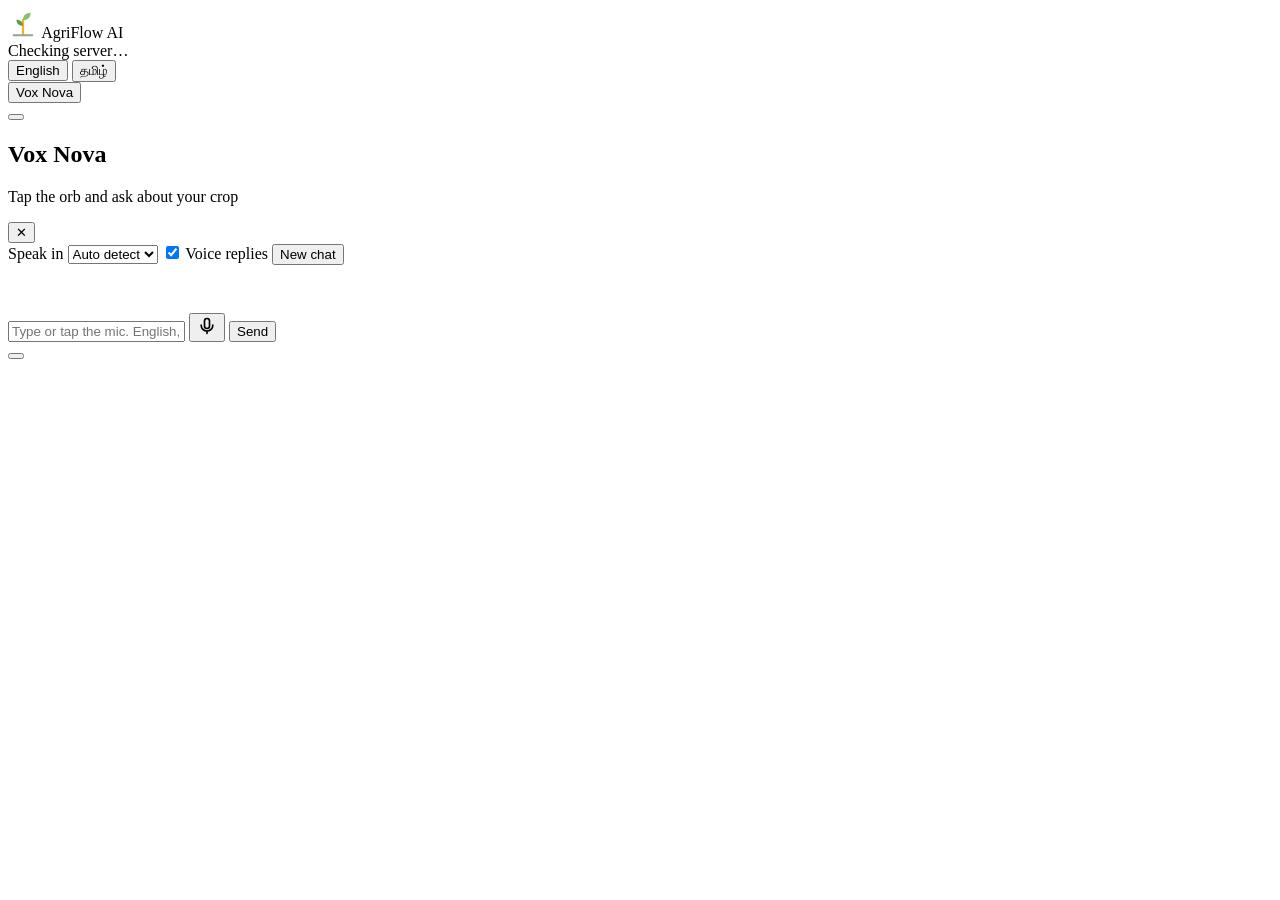
==== index.html @ 3b544d59 "Rename VocNova/index.html to index.html" ====
<!doctype html>
<html lang="en">
<head>
  <meta charset="utf-8">
  <meta name="viewport" content="width=device-width, initial-scale=1">
  <title>AgriFlow AI with Vox Nova</title>
  <link rel="preconnect" href="https://fonts.googleapis.com">
  <link rel="preconnect" href="https://fonts.gstatic.com" crossorigin>
  <link href="https://fonts.googleapis.com/css2?family=Bricolage+Grotesque:opsz,wght@12..96,500;12..96,700&family=Figtree:wght@400;500;600;700&family=Noto+Sans+Tamil:wght@400;500;700&display=swap" rel="stylesheet">
  <link rel="stylesheet" href="/style.css">
</head>
<body>
<div class="app" id="app">

  <!-- Left: navigation -->
  <aside class="sidebar">
    <div class="brand">
      <svg viewBox="0 0 32 32" width="30" height="30" aria-hidden="true">
        <path d="M16 29V13" stroke="#f0b429" stroke-width="2.4" stroke-linecap="round"/>
        <path d="M16 13c0-5 3-8 8-8 0 5-3 8-8 8Z" fill="#86c06c"/>
        <path d="M16 19c0-4-2.5-6.5-7-6.5 0 4 2.5 6.5 7 6.5Z" fill="#5f9a4c"/>
        <path d="M6 29h20" stroke="#97a488" stroke-width="2" stroke-linecap="round"/>
      </svg>
      <span>AgriFlow AI</span>
    </div>
    <nav id="nav" aria-label="Main"></nav>
    <div class="sys" id="sys" aria-live="polite">Checking server…</div>
  </aside>

  <!-- Centre: dashboard views -->
  <main class="main">
    <header class="topbar">
      <div id="crumb" class="crumb"></div>
      <div class="topbar-actions">
        <div class="seg" role="group" aria-label="Output language">
          <button data-lang="en" class="on">English</button>
          <button data-lang="ta">தமிழ்</button>
        </div>
        <button class="btn ghost only-narrow" id="voxOpen">Vox Nova</button>
      </div>
    </header>
    <section id="view" class="view" tabindex="-1"></section>
  </main>

  <!-- Right: Vox Nova AI chatbot -->
  <aside class="vox" id="vox" data-state="idle" aria-label="Vox Nova voice assistant">
    <div class="vox-head">
      <div class="orb-wrap">
        <button class="orb" id="orb" aria-label="Talk to Vox Nova"><span class="orb-core"></span></button>
      </div>
      <div class="vox-title">
        <h2>Vox Nova</h2>
        <p id="voxState">Tap the orb and ask about your crop</p>
      </div>
      <button class="icon-btn only-narrow" id="voxClose" aria-label="Close Vox Nova">✕</button>
    </div>

    <div class="vox-tools">
      <label class="sel">Speak in
        <select id="voxLang">
          <option value="auto">Auto detect</option>
          <option value="en">English</option>
          <option value="ta">தமிழ்</option>
        </select>
      </label>
      <label class="chk"><input type="checkbox" id="voxSpeak" checked> Voice replies</label>
      <button class="link" id="voxReset">New chat</button>
    </div>

    <div class="chat" id="chat" aria-live="polite"></div>

    <canvas id="wave" class="wave" height="44"></canvas>
    <div class="chips" id="chips"></div>

    <div class="composer">
      <input id="voxInput" type="text" placeholder="Type or tap the mic. English, தமிழ் or Tanglish" autocomplete="off">
      <button class="btn mic" id="micBtn" aria-label="Record voice question">
        <svg viewBox="0 0 24 24" width="20" height="20" fill="none" stroke="currentColor" stroke-width="2" stroke-linecap="round"><rect x="9" y="3" width="6" height="12" rx="3"/><path d="M5 11a7 7 0 0 0 14 0M12 18v3"/></svg>
      </button>
      <button class="btn send" id="sendBtn">Send</button>
    </div>
  </aside>
</div>

<button class="fab" id="voxFab" aria-label="Open Vox Nova">
  <span class="orb-core"></span>
</button>

<script src="/app.js"></script>
</body>
</html>
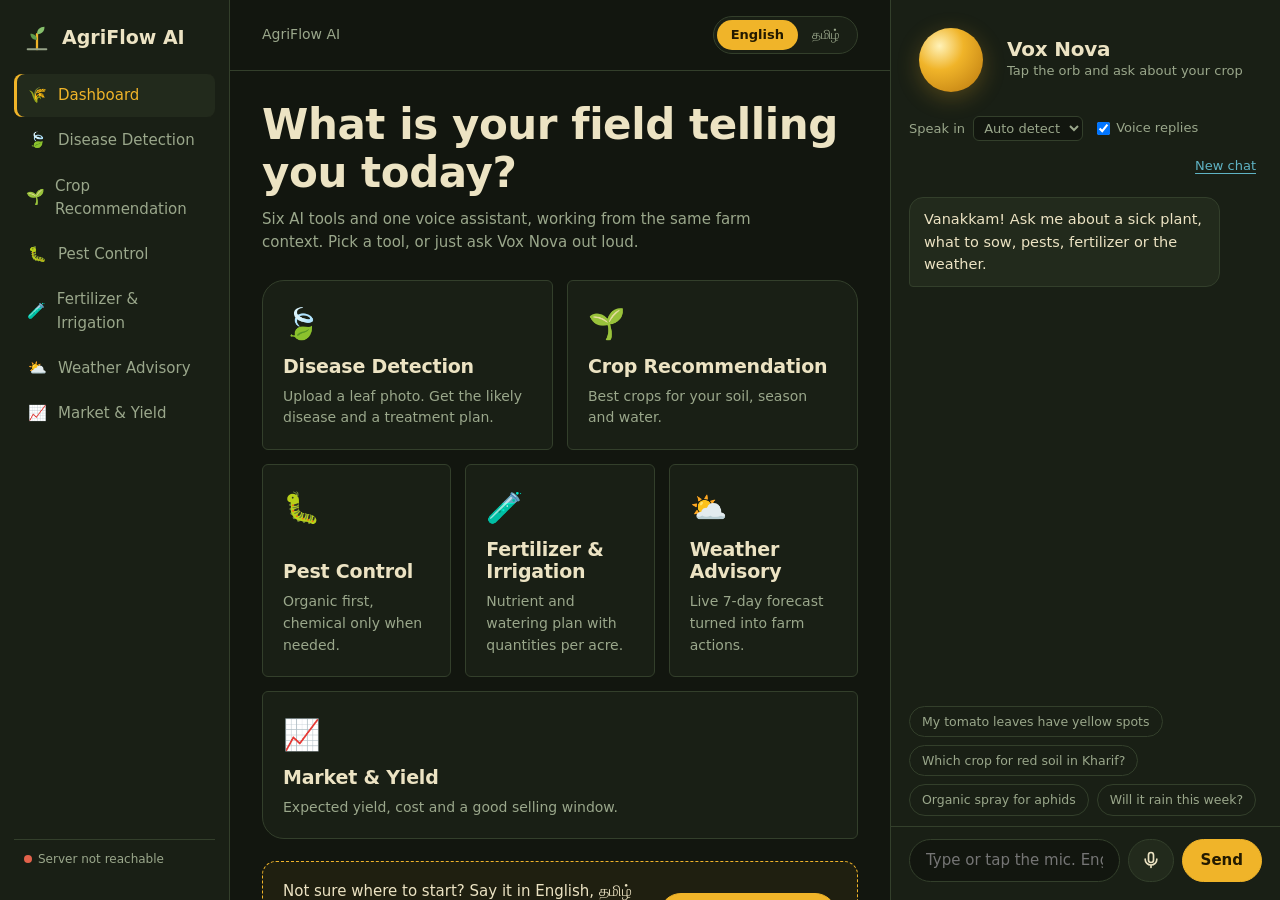
==== commit f0c2452e: "Fix stylesheet link path in index.html" ====
--- a/index.html
+++ b/index.html
@@ -7,7 +7,7 @@
   <link rel="preconnect" href="https://fonts.googleapis.com">
   <link rel="preconnect" href="https://fonts.gstatic.com" crossorigin>
   <link href="https://fonts.googleapis.com/css2?family=Bricolage+Grotesque:opsz,wght@12..96,500;12..96,700&family=Figtree:wght@400;500;600;700&family=Noto+Sans+Tamil:wght@400;500;700&display=swap" rel="stylesheet">
-  <link rel="stylesheet" href="/style.css">
+  <link rel="stylesheet" href="style.css">
 </head>
 <body>
 <div class="app" id="app">
--- a/style.css
+++ b/style.css
@@ -0,0 +1,187 @@
+/* AgriFlow AI + Vox Nova
+   Palette: soil, furrow, loam, straw (text), turmeric (action), leaf, monsoon, chilli */
+:root{
+  --soil:#12160f; --furrow:#191f15; --loam:#222a1c; --line:#333f2b;
+  --straw:#ece3c3; --muted:#9aa78b;
+  --turmeric:#f0b429; --leaf:#86c06c; --monsoon:#5fb3c4; --chilli:#e2624b;
+  --display:"Bricolage Grotesque","Noto Sans Tamil",system-ui,sans-serif;
+  --body:"Figtree","Noto Sans Tamil",system-ui,sans-serif;
+  --level:0;
+}
+*{box-sizing:border-box;margin:0}
+html,body{height:100%}
+body{background:var(--soil);color:var(--straw);font:400 15px/1.55 var(--body);-webkit-font-smoothing:antialiased}
+body.ta{line-height:1.7}
+button,input,select,textarea{font:inherit;color:inherit}
+button{cursor:pointer}
+:focus-visible{outline:2px solid var(--turmeric);outline-offset:2px}
+h1,h2,h3{font-family:var(--display);font-weight:700;letter-spacing:-.01em;line-height:1.15}
+
+.app{display:grid;grid-template-columns:230px minmax(0,1fr) 390px;height:100vh;overflow:hidden}
+
+/* ---------- Sidebar ---------- */
+.sidebar{background:var(--furrow);border-right:1px solid var(--line);display:flex;flex-direction:column;padding:22px 14px;gap:22px}
+.brand{display:flex;align-items:center;gap:10px;font:700 19px var(--display);padding:0 8px}
+#nav{display:flex;flex-direction:column;gap:2px;flex:1}
+#nav button{background:none;border:0;text-align:left;padding:10px 12px;border-radius:8px;color:var(--muted);display:flex;gap:10px;align-items:center}
+#nav button:hover{background:var(--loam);color:var(--straw)}
+#nav button.on{background:var(--loam);color:var(--turmeric);box-shadow:inset 3px 0 0 var(--turmeric)}
+#nav .ic{width:22px;text-align:center}
+.sys{font-size:12px;color:var(--muted);padding:10px;border-top:1px solid var(--line);line-height:1.5}
+.sys b{color:var(--straw);font-weight:600}
+.dot{display:inline-block;width:8px;height:8px;border-radius:50%;background:var(--muted);margin-right:6px}
+.dot.ok{background:var(--leaf)} .dot.bad{background:var(--chilli)}
+
+/* ---------- Main ---------- */
+.main{display:flex;flex-direction:column;min-width:0;overflow:hidden}
+.topbar{display:flex;justify-content:space-between;align-items:center;padding:16px 32px;border-bottom:1px solid var(--line)}
+.crumb{color:var(--muted);font-size:14px}
+.topbar-actions{display:flex;gap:10px;align-items:center}
+.seg{display:flex;background:var(--furrow);border:1px solid var(--line);border-radius:999px;padding:3px}
+.seg button{background:none;border:0;padding:5px 14px;border-radius:999px;color:var(--muted);font-size:13px}
+.seg button.on{background:var(--turmeric);color:#231a00;font-weight:600}
+.view{flex:1;overflow-y:auto;padding:30px 32px 60px;outline:none}
+
+.btn{border:1px solid var(--line);background:var(--loam);border-radius:999px;padding:9px 18px;font-weight:600;transition:background .15s,transform .05s}
+.btn:hover{background:#2b3524}
+.btn:active{transform:translateY(1px)}
+.btn.primary{background:var(--turmeric);border-color:var(--turmeric);color:#231a00}
+.btn.primary:hover{background:#ffc64a}
+.btn.ghost{background:none}
+.btn[disabled]{opacity:.5;cursor:progress}
+.link{background:none;border:0;color:var(--monsoon);font-size:13px;text-decoration:underline;text-underline-offset:3px}
+.icon-btn{background:none;border:0;font-size:18px;color:var(--muted);padding:6px}
+
+/* ---------- Home ---------- */
+.hello{max-width:640px;margin-bottom:26px}
+.hello h1{font-size:clamp(28px,3.4vw,42px);margin-bottom:10px}
+.hello p{color:var(--muted);max-width:52ch}
+.bento{display:grid;grid-template-columns:repeat(6,1fr);gap:14px}
+.tile{position:relative;text-align:left;background:var(--furrow);border:1px solid var(--line);padding:20px;display:flex;flex-direction:column;gap:8px;min-height:150px;transition:border-color .15s,background .15s}
+.tile:hover{border-color:var(--turmeric);background:var(--loam)}
+.tile h3{font-size:19px}
+.tile p{color:var(--muted);font-size:14px}
+.tile .big{font-size:30px;margin-bottom:auto}
+.tile:nth-child(1){grid-column:span 3;border-radius:22px 6px 6px 6px}
+.tile:nth-child(2){grid-column:span 3;border-radius:6px 22px 6px 6px}
+.tile:nth-child(3){grid-column:span 2;border-radius:6px}
+.tile:nth-child(4){grid-column:span 2;border-radius:6px}
+.tile:nth-child(5){grid-column:span 2;border-radius:6px}
+.tile:nth-child(6){grid-column:span 6;border-radius:6px 6px 6px 22px;min-height:120px}
+.vox-promo{margin-top:22px;display:flex;gap:18px;align-items:center;padding:18px 20px;border:1px dashed var(--turmeric);border-radius:14px;background:rgba(240,180,41,.06)}
+.vox-promo p{flex:1;color:var(--straw)}
+
+/* ---------- Feature view ---------- */
+.fhead{margin-bottom:22px}
+.fhead h1{font-size:clamp(26px,3vw,36px);margin-bottom:6px}
+.fhead p{color:var(--muted);max-width:60ch}
+.split{display:grid;grid-template-columns:minmax(280px,360px) minmax(0,1fr);gap:22px;align-items:start}
+.panel{background:var(--furrow);border:1px solid var(--line);border-radius:14px;padding:20px}
+form.panel{display:flex;flex-direction:column;gap:14px;position:sticky;top:0}
+label.f{display:flex;flex-direction:column;gap:5px;font-size:13px;color:var(--muted)}
+.f input,.f select,.f textarea{background:var(--soil);border:1px solid var(--line);border-radius:6px;padding:9px 11px;color:var(--straw);font-size:15px}
+.f textarea{min-height:84px;resize:vertical}
+.f input[type=file]{padding:8px;font-size:13px}
+.preview{max-width:100%;max-height:170px;border-radius:8px;object-fit:cover;border:1px solid var(--line)}
+.empty{color:var(--muted);text-align:center;padding:60px 20px;border:1px dashed var(--line);border-radius:14px}
+.error{border-color:var(--chilli);color:#ffb4a6;background:rgba(226,98,75,.08)}
+
+.result{display:flex;flex-direction:column;gap:16px}
+.rtop{display:flex;justify-content:space-between;gap:14px;align-items:flex-start}
+.rtop h2{font-size:clamp(22px,2.4vw,30px)}
+.badge{flex:none;font-size:12px;font-weight:600;padding:4px 12px;border-radius:999px;border:1px solid}
+.badge.good{color:var(--leaf);border-color:var(--leaf)} .badge.info{color:var(--monsoon);border-color:var(--monsoon)}
+.badge.warning{color:var(--turmeric);border-color:var(--turmeric)} .badge.critical{color:var(--chilli);border-color:var(--chilli)}
+.conf{display:flex;align-items:center;gap:10px;font-size:13px;color:var(--muted)}
+.conf i{flex:1;max-width:220px;height:6px;border-radius:9px;background:var(--loam);overflow:hidden}
+.conf i b{display:block;height:100%;background:var(--leaf)}
+.lead{font-size:17px;line-height:1.6}
+.secs{display:grid;grid-template-columns:repeat(auto-fit,minmax(260px,1fr));gap:12px}
+.sec{background:var(--soil);border:1px solid var(--line);border-radius:10px;padding:14px 16px}
+.sec h3{font-size:16px;margin-bottom:8px;color:var(--turmeric)}
+.sec ul{padding-left:18px;display:flex;flex-direction:column;gap:6px;font-size:14.5px}
+.ractions{display:flex;gap:10px;flex-wrap:wrap}
+.wx{display:grid;grid-template-columns:repeat(7,minmax(70px,1fr));gap:8px;overflow-x:auto}
+.wx div{background:var(--soil);border:1px solid var(--line);border-radius:8px;padding:10px 8px;text-align:center;font-size:12.5px}
+.wx b{display:block;font-size:15px;color:var(--straw)}
+.wx .rain{color:var(--monsoon)}
+.skel{height:14px;border-radius:6px;background:linear-gradient(90deg,var(--loam),#2d3826,var(--loam));background-size:200% 100%;animation:sk 1.2s linear infinite;margin-bottom:12px}
+@keyframes sk{to{background-position:-200% 0}}
+
+/* ---------- Vox Nova panel (the memorable part) ---------- */
+.vox{background:var(--furrow);border-left:1px solid var(--line);display:flex;flex-direction:column;min-height:0;position:relative}
+.vox-head{display:flex;align-items:center;gap:14px;padding:18px 18px 10px}
+.vox-title h2{font-size:20px}
+.vox-title p{font-size:13px;color:var(--muted)}
+.orb-wrap{width:84px;height:84px;display:grid;place-items:center;flex:none}
+.orb{position:relative;width:64px;height:64px;border-radius:50%;border:0;background:none;padding:0;transform:scale(calc(1 + var(--level) * .35));transition:transform .08s linear}
+.orb-core{position:absolute;inset:0;border-radius:50%;
+  background:radial-gradient(circle at 32% 28%,#fff2b8 0,var(--turmeric) 38%,#b9770e 100%);
+  box-shadow:0 0 0 0 rgba(240,180,41,.45),0 6px 22px rgba(240,180,41,.25);animation:breathe 4.5s ease-in-out infinite}
+.orb::before{content:"";position:absolute;inset:-7px;border-radius:50%;border:2px solid transparent;opacity:0}
+.fab .orb-core{position:absolute;inset:0}
+@keyframes breathe{50%{transform:scale(.93)}}
+
+.vox[data-state=listening] .orb-core{background:radial-gradient(circle at 32% 28%,#ffd9d0,var(--chilli) 45%,#8f2c1b 100%);animation:none;box-shadow:0 0 0 calc(var(--level)*26px) rgba(226,98,75,.25),0 6px 22px rgba(226,98,75,.3)}
+.vox[data-state=thinking] .orb-core{background:conic-gradient(from 0deg,var(--turmeric),var(--leaf),var(--monsoon),var(--turmeric));animation:spin 1.1s linear infinite}
+.vox[data-state=speaking] .orb-core{background:radial-gradient(circle at 32% 28%,#dff5c8,var(--leaf) 45%,#3f7a2c 100%);animation:talk .55s ease-in-out infinite}
+@keyframes spin{to{transform:rotate(360deg)}}
+@keyframes talk{50%{transform:scale(1.14)}}
+
+.vox-tools{display:flex;gap:14px;align-items:center;padding:4px 18px 10px;font-size:13px;color:var(--muted);flex-wrap:wrap}
+.vox-tools select{background:var(--soil);border:1px solid var(--line);border-radius:6px;padding:3px 6px;margin-left:4px;font-size:13px}
+.vox-tools .link{margin-left:auto}
+.chk{display:flex;gap:6px;align-items:center}
+
+.chat{flex:1;min-height:0;overflow-y:auto;padding:10px 18px;display:flex;flex-direction:column;gap:10px}
+.msg{max-width:88%;padding:10px 14px;border-radius:14px;font-size:14.5px;line-height:1.55;white-space:pre-wrap;word-wrap:break-word}
+.msg.user{align-self:flex-end;background:var(--turmeric);color:#231a00;border-radius:14px 14px 4px 14px}
+.msg.bot{align-self:flex-start;background:var(--loam);border:1px solid var(--line);border-radius:14px 14px 14px 4px}
+.msg.sys{align-self:center;background:none;color:var(--muted);font-size:13px;text-align:center}
+.msg.err{align-self:center;color:#ffb4a6;background:rgba(226,98,75,.1);border:1px solid var(--chilli);font-size:13px}
+.msg .replay{display:block;margin-top:6px;background:none;border:0;color:var(--monsoon);font-size:12.5px;padding:0}
+.msg.user .via{opacity:.65;font-size:12px;display:block;margin-bottom:2px}
+.typing{display:inline-flex;gap:4px}
+.typing i{width:6px;height:6px;border-radius:50%;background:var(--muted);animation:dots 1s infinite}
+.typing i:nth-child(2){animation-delay:.15s}.typing i:nth-child(3){animation-delay:.3s}
+@keyframes dots{50%{transform:translateY(-4px);background:var(--turmeric)}}
+
+.wave{display:none;width:calc(100% - 36px);margin:0 18px 6px;height:44px}
+.vox[data-state=listening] .wave{display:block}
+.chips{display:flex;gap:8px;flex-wrap:wrap;padding:0 18px 10px}
+.chips button{background:none;border:1px solid var(--line);color:var(--muted);border-radius:999px;padding:5px 12px;font-size:12.5px}
+.chips button:hover{color:var(--turmeric);border-color:var(--turmeric)}
+
+.composer{display:flex;gap:8px;padding:12px 18px 18px;border-top:1px solid var(--line)}
+.composer input{flex:1;min-width:0;background:var(--soil);border:1px solid var(--line);border-radius:999px;padding:9px 16px}
+.btn.mic{padding:9px 12px;display:grid;place-items:center}
+.vox[data-state=listening] .btn.mic{background:var(--chilli);border-color:var(--chilli);color:#fff}
+.btn.send{background:var(--turmeric);border-color:var(--turmeric);color:#231a00}
+
+.fab{display:none;position:fixed;right:18px;bottom:18px;width:60px;height:60px;border-radius:50%;border:0;background:none;z-index:20}
+.only-narrow{display:none}
+
+/* ---------- Responsive ---------- */
+@media (max-width:1180px){
+  .app{grid-template-columns:200px minmax(0,1fr)}
+  .vox{position:fixed;inset:0 0 0 auto;width:min(420px,100%);z-index:30;transform:translateX(100%);transition:transform .25s ease;box-shadow:-20px 0 40px rgba(0,0,0,.4)}
+  .vox.open{transform:none}
+  .fab{display:block}
+  .only-narrow{display:inline-block}
+}
+@media (max-width:760px){
+  body{overflow:auto}
+  .app{grid-template-columns:1fr;height:auto;overflow:visible}
+  .sidebar{flex-direction:row;overflow-x:auto;padding:10px;gap:10px;align-items:center;border-right:0;border-bottom:1px solid var(--line)}
+  .brand span,.sys{display:none}
+  #nav{flex-direction:row;flex:none}
+  #nav button{white-space:nowrap;padding:8px 12px}
+  #nav button.on{box-shadow:inset 0 -3px 0 var(--turmeric)}
+  .topbar,.view{padding-left:16px;padding-right:16px}
+  .bento{grid-template-columns:1fr}
+  .tile,.tile:nth-child(n){grid-column:auto}
+  .split{grid-template-columns:1fr}
+  form.panel{position:static}
+  .main{overflow:visible}.view{overflow:visible}
+}
+@media (prefers-reduced-motion:reduce){*{animation:none!important;transition:none!important}}
